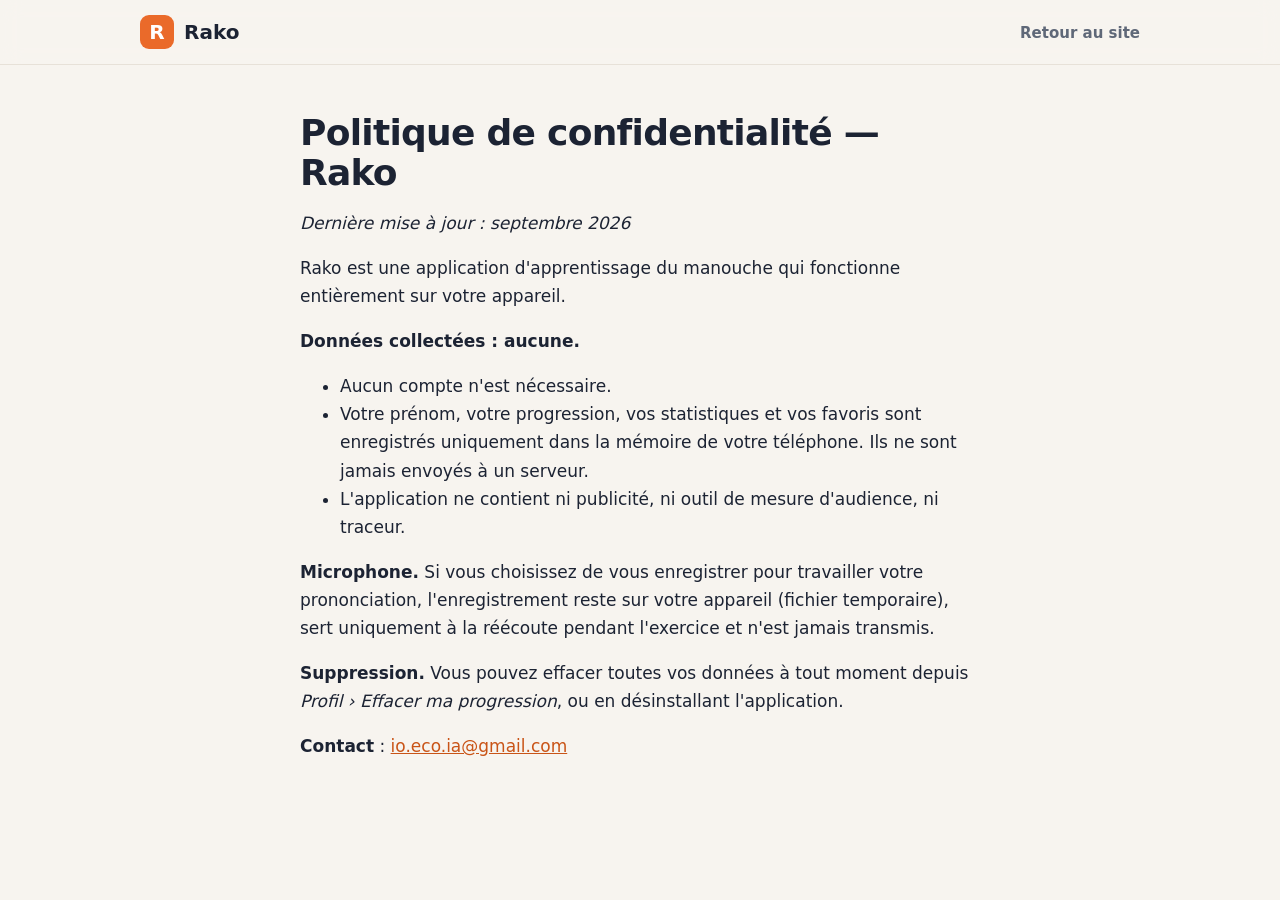
==== confidentialite.html @ b59a975d "Create confidentialite.html" ====
<!doctype html>
<html lang="fr"><head><meta charset="utf-8"><meta name="viewport" content="width=device-width,initial-scale=1">
<title>Politique de confidentialité – Rako</title><link rel="icon" href="data:image/svg+xml,%3Csvg xmlns=%27http://www.w3.org/2000/svg%27 viewBox=%270 0 32 32%27%3E%3Crect width=%2732%27 height=%2732%27 rx=%277%27 fill=%27%23EA6A2A%27/%3E%3C/svg%3E">
<link rel="stylesheet" href="style.css"></head>
<body><header class="top"><div class="wrap"><a class="brand" href="./"><span class="logo">R</span>Rako</a><nav><a href="./">Retour au site</a></nav></div></header>
<main class="doc"><h1>Politique de confidentialité — Rako</h1>
<p><em>Dernière mise à jour : septembre 2026</em></p>
<p>Rako est une application d'apprentissage du manouche qui fonctionne entièrement sur votre appareil.</p>
<p><strong>Données collectées : aucune.</strong></p>
<ul><li>Aucun compte n'est nécessaire.</li><li>Votre prénom, votre progression, vos statistiques et vos favoris sont enregistrés uniquement dans la mémoire de votre téléphone. Ils ne sont jamais envoyés à un serveur.</li><li>L'application ne contient ni publicité, ni outil de mesure d'audience, ni traceur.</li></ul>
<p><strong>Microphone.</strong> Si vous choisissez de vous enregistrer pour travailler votre prononciation, l'enregistrement reste sur votre appareil (fichier temporaire), sert uniquement à la réécoute pendant l'exercice et n'est jamais transmis.</p>
<p><strong>Suppression.</strong> Vous pouvez effacer toutes vos données à tout moment depuis <em>Profil › Effacer ma progression</em>, ou en désinstallant l'application.</p>
<p><strong>Contact</strong> : <a href="mailto:io.eco.ia@gmail.com">io.eco.ia@gmail.com</a></p></main></body></html>
---- style.css ----
:root{--bg:#F7F4EF;--card:#fff;--alt:#F1EDE6;--text:#1C2333;--muted:#5F6878;--line:#E7E1D8;--pri:#EA6A2A;--pri-d:#C95417;--soft:#FCE9DC;--navy:#1E2A45;--ok:#179A63;--r:18px}@media(prefers-color-scheme:dark){:root{--bg:#0F131A;--card:#181E28;--alt:#212936;--text:#F1F2F5;--muted:#A3ACBB;--line:#2A3342;--pri:#F27B3D;--pri-d:#D9642A;--soft:#3A241A;--navy:#E4E8F1;--ok:#3DBE86}}*{box-sizing:border-box}html{scroll-behavior:smooth}body{margin:0;background:var(--bg);color:var(--text);font:17px/1.65 "Nunito",system-ui,-apple-system,"Segoe UI",Roboto,sans-serif}img{max-width:100%;display:block}a{color:var(--pri-d)}@media(prefers-color-scheme:dark){a{color:var(--pri)}}.wrap{max-width:1040px;margin:0 auto;padding:0 20px}header.top{position:sticky;top:0;z-index:5;background:color-mix(in srgb,var(--bg) 88%,transparent);backdrop-filter:blur(10px);border-bottom:1px solid var(--line)}header.top .wrap{display:flex;align-items:center;justify-content:space-between;height:64px}.brand{display:flex;align-items:center;gap:10px;font-weight:800;font-size:20px;color:var(--text);text-decoration:none}.logo{width:34px;height:34px;border-radius:9px;background:var(--pri);color:#fff;display:grid;place-items:center;font-weight:800}nav a{margin-left:20px;color:var(--muted);text-decoration:none;font-weight:700;font-size:15px}nav a:hover{color:var(--pri)}@media(max-width:640px){nav a:not(.cta){display:none}}.btn{display:inline-block;background:var(--pri);color:#fff!important;font-weight:800;padding:14px 26px;border-radius:14px;text-decoration:none;box-shadow:0 6px 0 var(--pri-d);transition:transform .1s,box-shadow .1s}.btn:hover{transform:translateY(2px);box-shadow:0 4px 0 var(--pri-d)}.btn.ghost{background:transparent;color:var(--text)!important;border:2px solid var(--line);box-shadow:none}.cta{background:var(--pri);color:#fff!important;padding:8px 16px;border-radius:12px}.hero{padding:64px 0 40px}h1{font-size:clamp(34px,6vw,56px);line-height:1.1;margin:0 0 16px;font-weight:800;letter-spacing:-.02em}h1 em{font-style:normal;color:var(--pri)}.lead{font-size:20px;color:var(--muted);margin:0 0 26px;max-width:34em}.row{display:flex;flex-wrap:wrap;gap:14px;align-items:center}.badge{display:inline-block;background:var(--soft);color:var(--pri-d);font-weight:800;font-size:14px;padding:6px 14px;border-radius:99px;margin-bottom:18px}@media(prefers-color-scheme:dark){.badge{color:var(--pri)}}section{padding:64px 0}section.alt{background:var(--alt)}h2{font-size:clamp(26px,4vw,36px);margin:0 0 12px;font-weight:800;letter-spacing:-.01em}.sub{color:var(--muted);max-width:40em;margin:0 0 36px}.grid{display:grid;grid-template-columns:repeat(auto-fit,minmax(240px,1fr));gap:18px}.card{background:var(--card);border:1px solid var(--line);border-radius:var(--r);padding:24px}.card h3{margin:10px 0 6px;font-size:19px}.card p{margin:0;color:var(--muted);font-size:16px}.ico{font-size:30px}.steps{counter-reset:s;display:grid;gap:14px;padding:0;list-style:none;max-width:44em}.steps li{counter-increment:s;background:var(--card);border:1px solid var(--line);border-radius:var(--r);padding:18px 20px 18px 68px;position:relative}.steps li::before{content:counter(s);position:absolute;left:18px;top:16px;width:36px;height:36px;border-radius:50%;background:var(--pri);color:#fff;font-weight:800;display:grid;place-items:center}details{background:var(--card);border:1px solid var(--line);border-radius:14px;padding:16px 20px;margin-bottom:12px}summary{font-weight:800;cursor:pointer}details p{margin:10px 0 0;color:var(--muted)}footer{border-top:1px solid var(--line);padding:32px 0;color:var(--muted);font-size:15px}footer .wrap{display:flex;flex-wrap:wrap;justify-content:space-between;gap:12px}.doc{max-width:720px;padding:48px 20px 72px;margin:0 auto}.doc h1{font-size:36px}.doc h2{font-size:22px;margin-top:32px}
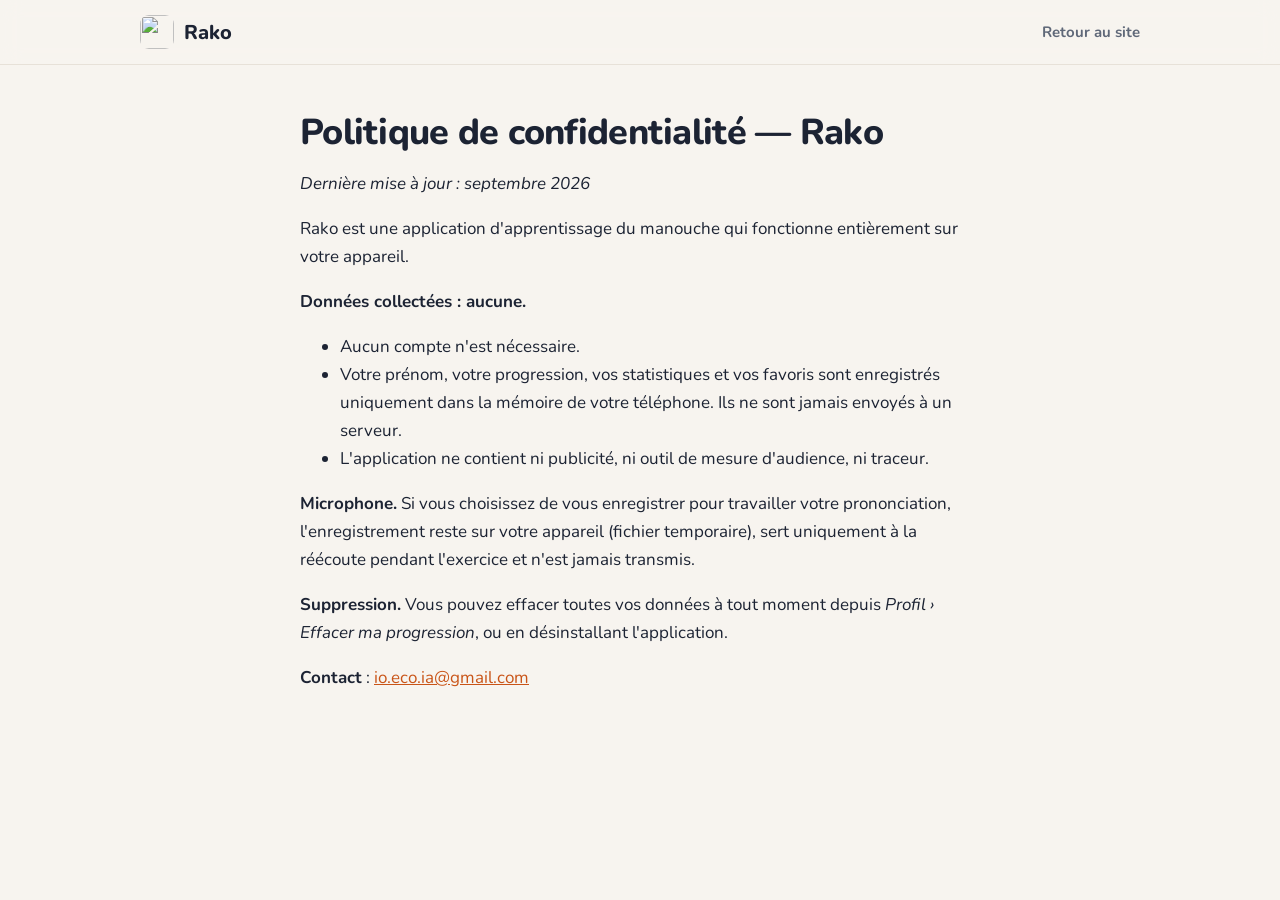
==== commit 5c0aff82: "Add files via upload" ====
--- a/confidentialite.html
+++ b/confidentialite.html
@@ -1,8 +1,8 @@
 <!doctype html>
 <html lang="fr"><head><meta charset="utf-8"><meta name="viewport" content="width=device-width,initial-scale=1">
-<title>Politique de confidentialité – Rako</title><link rel="icon" href="data:image/svg+xml,%3Csvg xmlns=%27http://www.w3.org/2000/svg%27 viewBox=%270 0 32 32%27%3E%3Crect width=%2732%27 height=%2732%27 rx=%277%27 fill=%27%23EA6A2A%27/%3E%3C/svg%3E">
-<link rel="stylesheet" href="style.css"></head>
-<body><header class="top"><div class="wrap"><a class="brand" href="./"><span class="logo">R</span>Rako</a><nav><a href="./">Retour au site</a></nav></div></header>
+<title>Politique de confidentialité – Rako</title><link rel="icon" href="img/favicon.png">
+<link href="https://fonts.googleapis.com/css2?family=Nunito:wght@400;700;800&display=swap" rel="stylesheet"><link rel="stylesheet" href="style.css"></head>
+<body><header class="top"><div class="wrap"><a class="brand" href="./"><img src="img/icon.png" alt="">Rako</a><nav><a href="./">Retour au site</a></nav></div></header>
 <main class="doc"><h1>Politique de confidentialité — Rako</h1>
 <p><em>Dernière mise à jour : septembre 2026</em></p>
 <p>Rako est une application d'apprentissage du manouche qui fonctionne entièrement sur votre appareil.</p>
@@ -10,4 +10,4 @@
 <ul><li>Aucun compte n'est nécessaire.</li><li>Votre prénom, votre progression, vos statistiques et vos favoris sont enregistrés uniquement dans la mémoire de votre téléphone. Ils ne sont jamais envoyés à un serveur.</li><li>L'application ne contient ni publicité, ni outil de mesure d'audience, ni traceur.</li></ul>
 <p><strong>Microphone.</strong> Si vous choisissez de vous enregistrer pour travailler votre prononciation, l'enregistrement reste sur votre appareil (fichier temporaire), sert uniquement à la réécoute pendant l'exercice et n'est jamais transmis.</p>
 <p><strong>Suppression.</strong> Vous pouvez effacer toutes vos données à tout moment depuis <em>Profil › Effacer ma progression</em>, ou en désinstallant l'application.</p>
-<p><strong>Contact</strong> : <a href="mailto:io.eco.ia@gmail.com">io.eco.ia@gmail.com</a></p></main></body></html>
+<p><strong>Contact</strong> : <a href="mailto:io.eco.ia@gmail.com">io.eco.ia@gmail.com</a></p></main></body></html>
--- a/style.css
+++ b/style.css
@@ -1 +1,53 @@
-:root{--bg:#F7F4EF;--card:#fff;--alt:#F1EDE6;--text:#1C2333;--muted:#5F6878;--line:#E7E1D8;--pri:#EA6A2A;--pri-d:#C95417;--soft:#FCE9DC;--navy:#1E2A45;--ok:#179A63;--r:18px}@media(prefers-color-scheme:dark){:root{--bg:#0F131A;--card:#181E28;--alt:#212936;--text:#F1F2F5;--muted:#A3ACBB;--line:#2A3342;--pri:#F27B3D;--pri-d:#D9642A;--soft:#3A241A;--navy:#E4E8F1;--ok:#3DBE86}}*{box-sizing:border-box}html{scroll-behavior:smooth}body{margin:0;background:var(--bg);color:var(--text);font:17px/1.65 "Nunito",system-ui,-apple-system,"Segoe UI",Roboto,sans-serif}img{max-width:100%;display:block}a{color:var(--pri-d)}@media(prefers-color-scheme:dark){a{color:var(--pri)}}.wrap{max-width:1040px;margin:0 auto;padding:0 20px}header.top{position:sticky;top:0;z-index:5;background:color-mix(in srgb,var(--bg) 88%,transparent);backdrop-filter:blur(10px);border-bottom:1px solid var(--line)}header.top .wrap{display:flex;align-items:center;justify-content:space-between;height:64px}.brand{display:flex;align-items:center;gap:10px;font-weight:800;font-size:20px;color:var(--text);text-decoration:none}.logo{width:34px;height:34px;border-radius:9px;background:var(--pri);color:#fff;display:grid;place-items:center;font-weight:800}nav a{margin-left:20px;color:var(--muted);text-decoration:none;font-weight:700;font-size:15px}nav a:hover{color:var(--pri)}@media(max-width:640px){nav a:not(.cta){display:none}}.btn{display:inline-block;background:var(--pri);color:#fff!important;font-weight:800;padding:14px 26px;border-radius:14px;text-decoration:none;box-shadow:0 6px 0 var(--pri-d);transition:transform .1s,box-shadow .1s}.btn:hover{transform:translateY(2px);box-shadow:0 4px 0 var(--pri-d)}.btn.ghost{background:transparent;color:var(--text)!important;border:2px solid var(--line);box-shadow:none}.cta{background:var(--pri);color:#fff!important;padding:8px 16px;border-radius:12px}.hero{padding:64px 0 40px}h1{font-size:clamp(34px,6vw,56px);line-height:1.1;margin:0 0 16px;font-weight:800;letter-spacing:-.02em}h1 em{font-style:normal;color:var(--pri)}.lead{font-size:20px;color:var(--muted);margin:0 0 26px;max-width:34em}.row{display:flex;flex-wrap:wrap;gap:14px;align-items:center}.badge{display:inline-block;background:var(--soft);color:var(--pri-d);font-weight:800;font-size:14px;padding:6px 14px;border-radius:99px;margin-bottom:18px}@media(prefers-color-scheme:dark){.badge{color:var(--pri)}}section{padding:64px 0}section.alt{background:var(--alt)}h2{font-size:clamp(26px,4vw,36px);margin:0 0 12px;font-weight:800;letter-spacing:-.01em}.sub{color:var(--muted);max-width:40em;margin:0 0 36px}.grid{display:grid;grid-template-columns:repeat(auto-fit,minmax(240px,1fr));gap:18px}.card{background:var(--card);border:1px solid var(--line);border-radius:var(--r);padding:24px}.card h3{margin:10px 0 6px;font-size:19px}.card p{margin:0;color:var(--muted);font-size:16px}.ico{font-size:30px}.steps{counter-reset:s;display:grid;gap:14px;padding:0;list-style:none;max-width:44em}.steps li{counter-increment:s;background:var(--card);border:1px solid var(--line);border-radius:var(--r);padding:18px 20px 18px 68px;position:relative}.steps li::before{content:counter(s);position:absolute;left:18px;top:16px;width:36px;height:36px;border-radius:50%;background:var(--pri);color:#fff;font-weight:800;display:grid;place-items:center}details{background:var(--card);border:1px solid var(--line);border-radius:14px;padding:16px 20px;margin-bottom:12px}summary{font-weight:800;cursor:pointer}details p{margin:10px 0 0;color:var(--muted)}footer{border-top:1px solid var(--line);padding:32px 0;color:var(--muted);font-size:15px}footer .wrap{display:flex;flex-wrap:wrap;justify-content:space-between;gap:12px}.doc{max-width:720px;padding:48px 20px 72px;margin:0 auto}.doc h1{font-size:36px}.doc h2{font-size:22px;margin-top:32px}
+:root{--bg:#F7F4EF;--card:#fff;--alt:#F1EDE6;--text:#1C2333;--muted:#5F6878;--line:#E7E1D8;--pri:#EA6A2A;--pri-d:#C95417;--soft:#FCE9DC;--navy:#1E2A45;--ok:#179A63;--r:18px}
+@media(prefers-color-scheme:dark){:root{--bg:#0F131A;--card:#181E28;--alt:#212936;--text:#F1F2F5;--muted:#A3ACBB;--line:#2A3342;--pri:#F27B3D;--pri-d:#D9642A;--soft:#3A241A;--navy:#E4E8F1;--ok:#3DBE86}}
+*{box-sizing:border-box}html{scroll-behavior:smooth}
+body{margin:0;background:var(--bg);color:var(--text);font:17px/1.65 "Nunito",system-ui,-apple-system,"Segoe UI",Roboto,sans-serif}
+img{max-width:100%;display:block}a{color:var(--pri-d)}
+@media(prefers-color-scheme:dark){a{color:var(--pri)}}
+.wrap{max-width:1040px;margin:0 auto;padding:0 20px}
+header.top{position:sticky;top:0;z-index:5;background:color-mix(in srgb,var(--bg) 88%,transparent);backdrop-filter:blur(10px);border-bottom:1px solid var(--line)}
+header.top .wrap{display:flex;align-items:center;justify-content:space-between;height:64px}
+.brand{display:flex;align-items:center;gap:10px;font-weight:800;font-size:20px;color:var(--text);text-decoration:none}
+.brand img{width:34px;height:34px;border-radius:9px}
+nav a{margin-left:20px;color:var(--muted);text-decoration:none;font-weight:700;font-size:15px}nav a:hover{color:var(--pri)}
+@media(max-width:640px){nav a:not(.cta){display:none}}
+.btn{display:inline-block;background:var(--pri);color:#fff!important;font-weight:800;padding:14px 26px;border-radius:14px;text-decoration:none;box-shadow:0 6px 0 var(--pri-d);transition:transform .1s,box-shadow .1s}
+.btn:hover{transform:translateY(2px);box-shadow:0 4px 0 var(--pri-d)}
+.btn.ghost{background:transparent;color:var(--text)!important;border:2px solid var(--line);box-shadow:none}
+.cta{background:var(--pri);color:#fff!important;padding:8px 16px;border-radius:12px}
+.hero{padding:64px 0 40px}
+.hero .wrap{display:grid;grid-template-columns:1.1fr .9fr;gap:40px;align-items:center}
+@media(max-width:820px){.hero .wrap{grid-template-columns:1fr}}
+h1{font-size:clamp(34px,6vw,56px);line-height:1.1;margin:0 0 16px;font-weight:800;letter-spacing:-.02em}
+h1 em{font-style:normal;color:var(--pri)}
+.lead{font-size:20px;color:var(--muted);margin:0 0 26px;max-width:34em}
+.row{display:flex;flex-wrap:wrap;gap:14px;align-items:center}
+.badge{display:inline-block;background:var(--soft);color:var(--pri-d);font-weight:800;font-size:14px;padding:6px 14px;border-radius:99px;margin-bottom:18px}
+@media(prefers-color-scheme:dark){.badge{color:var(--pri)}}
+.phones{display:flex;justify-content:center;gap:16px}
+.phone{border-radius:28px;border:6px solid var(--navy);overflow:hidden;background:#000;box-shadow:0 20px 50px rgba(28,35,51,.22);width:min(46%,230px)}
+.phone:nth-child(2){margin-top:36px}
+section{padding:64px 0}
+section.alt{background:var(--alt)}
+h2{font-size:clamp(26px,4vw,36px);margin:0 0 12px;font-weight:800;letter-spacing:-.01em}
+.sub{color:var(--muted);max-width:40em;margin:0 0 36px}
+.grid{display:grid;grid-template-columns:repeat(auto-fit,minmax(240px,1fr));gap:18px}
+.card{background:var(--card);border:1px solid var(--line);border-radius:var(--r);padding:24px}
+.card h3{margin:10px 0 6px;font-size:19px}.card p{margin:0;color:var(--muted);font-size:16px}
+.ico{font-size:30px}
+.shots{display:grid;grid-template-columns:repeat(auto-fit,minmax(150px,1fr));gap:16px}
+.shots img{border-radius:20px;border:1px solid var(--line);box-shadow:0 10px 30px rgba(28,35,51,.12)}
+.steps{counter-reset:s;display:grid;gap:14px;padding:0;list-style:none;max-width:44em}
+.steps li{counter-increment:s;background:var(--card);border:1px solid var(--line);border-radius:var(--r);padding:18px 20px 18px 68px;position:relative}
+.steps li::before{content:counter(s);position:absolute;left:18px;top:16px;width:36px;height:36px;border-radius:50%;background:var(--pri);color:#fff;font-weight:800;display:grid;place-items:center}
+.pledge{background:var(--navy);color:#F1F2F5;border-radius:26px;padding:40px;display:grid;grid-template-columns:auto 1fr;gap:32px;align-items:center}
+@media(max-width:640px){.pledge{grid-template-columns:1fr;padding:28px}}
+.pledge .big{font-size:clamp(64px,12vw,104px);font-weight:800;line-height:1;color:var(--pri)}
+.pledge h2{color:#fff}.pledge p{color:#CFD6E4;margin:0 0 10px}
+.pledge a{color:#FFB88C}
+details{background:var(--card);border:1px solid var(--line);border-radius:14px;padding:16px 20px;margin-bottom:12px}
+summary{font-weight:800;cursor:pointer}details p{margin:10px 0 0;color:var(--muted)}
+footer{border-top:1px solid var(--line);padding:32px 0;color:var(--muted);font-size:15px}
+footer .wrap{display:flex;flex-wrap:wrap;justify-content:space-between;gap:12px}
+.doc{max-width:720px;padding:48px 20px 72px;margin:0 auto}.doc h1{font-size:36px}.doc h2{font-size:22px;margin-top:32px}
+.todo{background:#FFF4CC;color:#5B4500;padding:2px 8px;border-radius:6px;font-weight:700}
